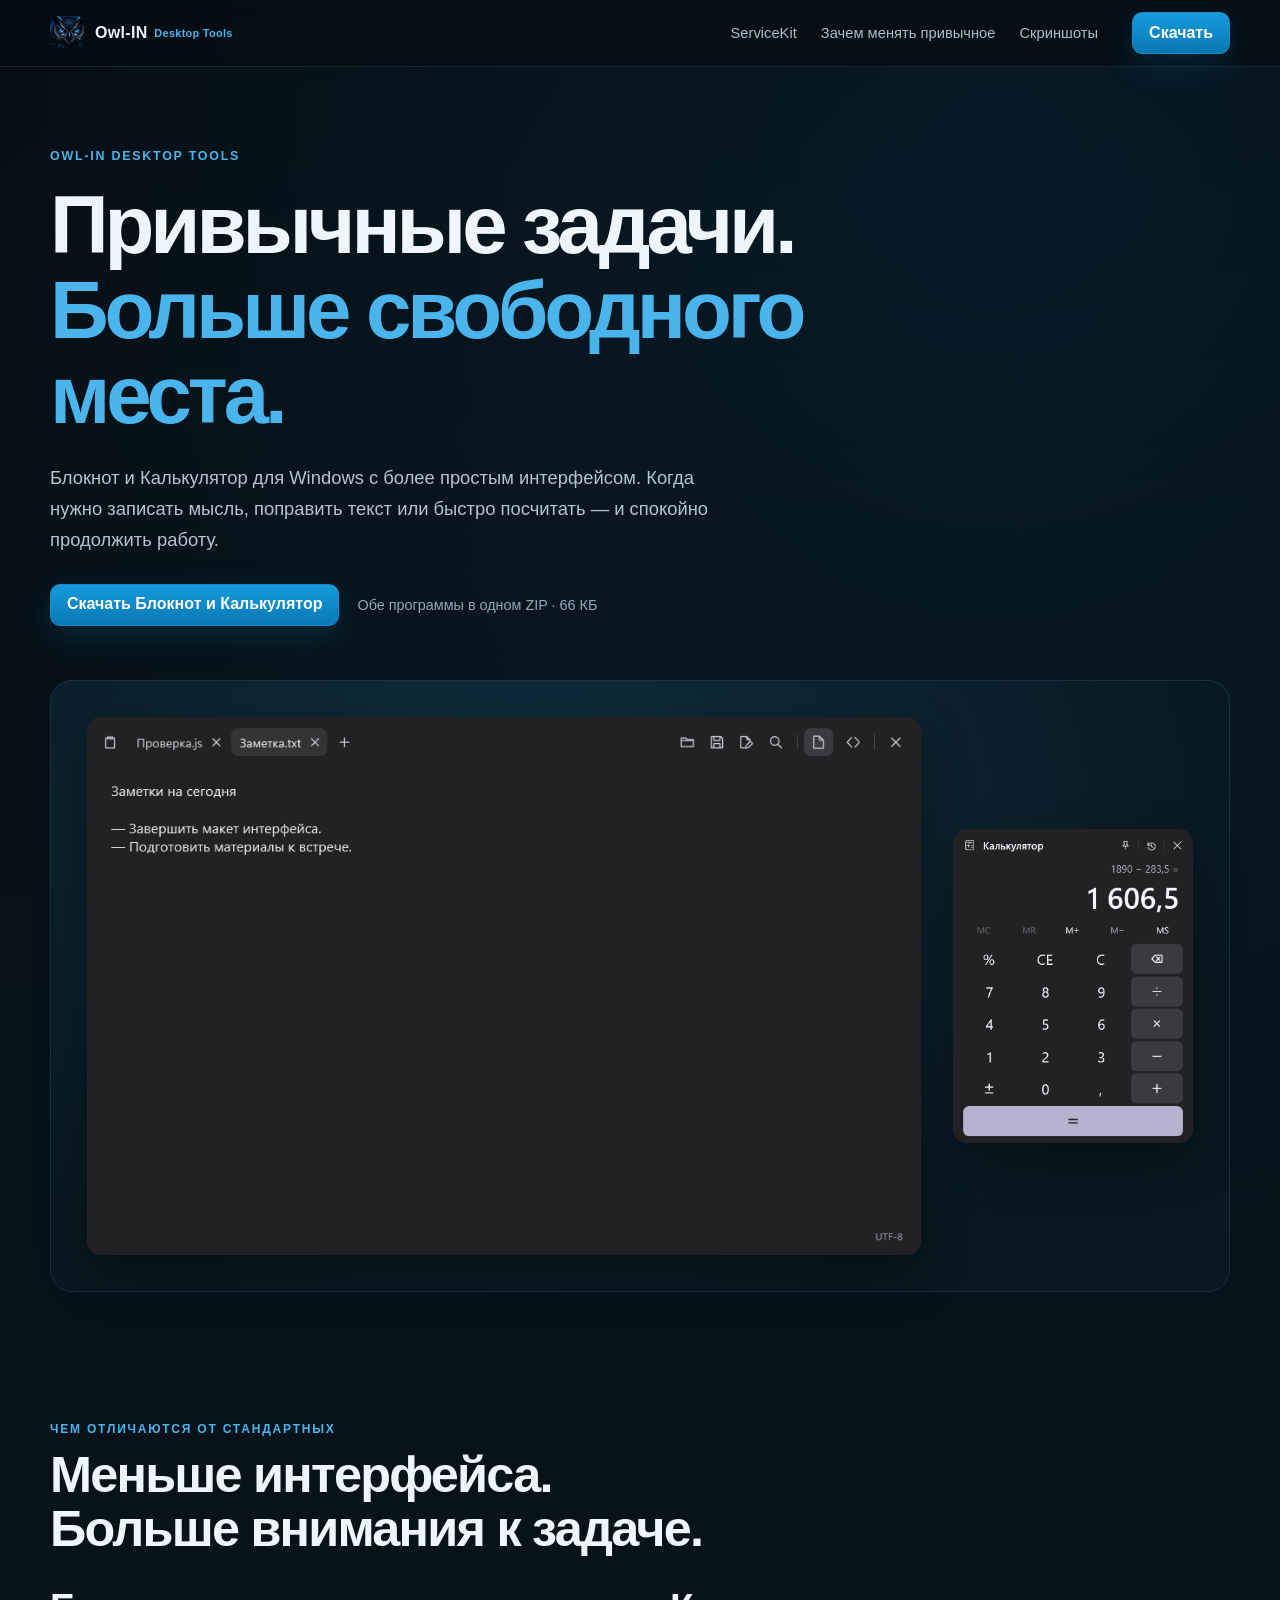
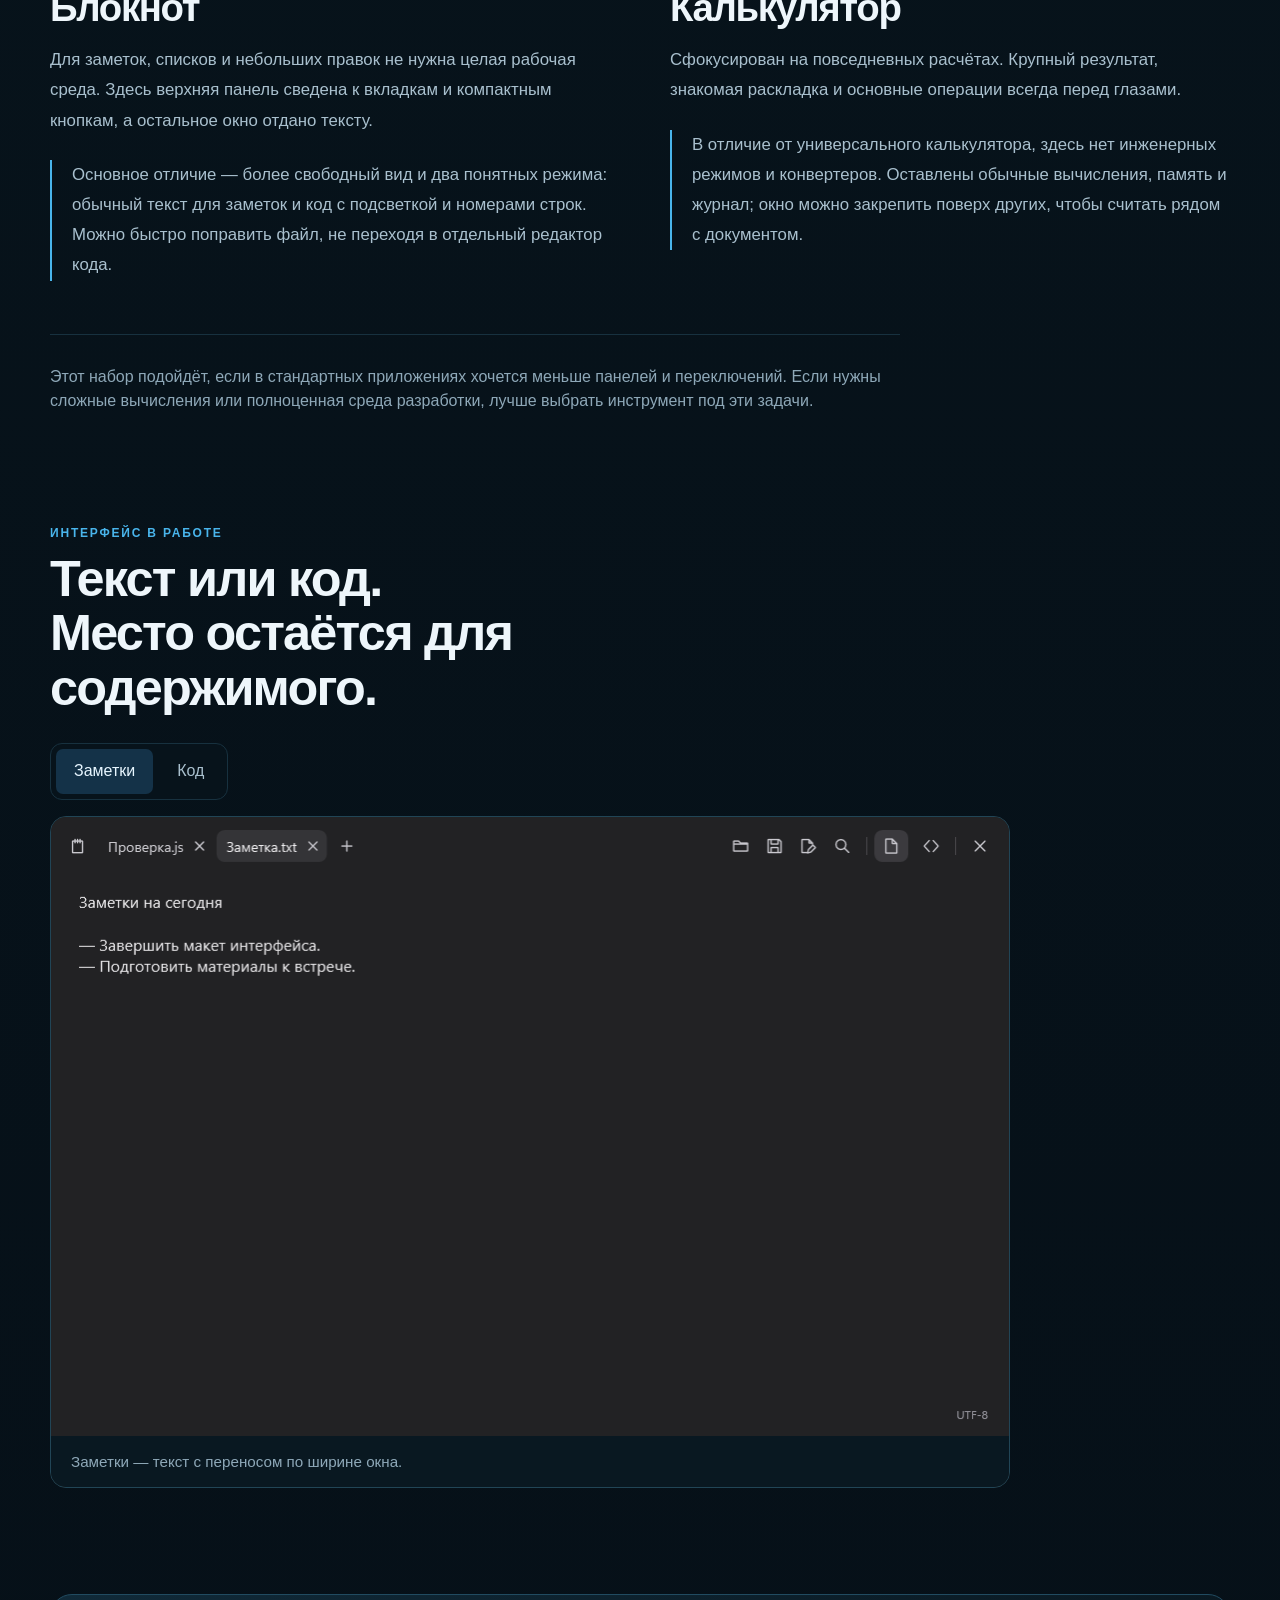
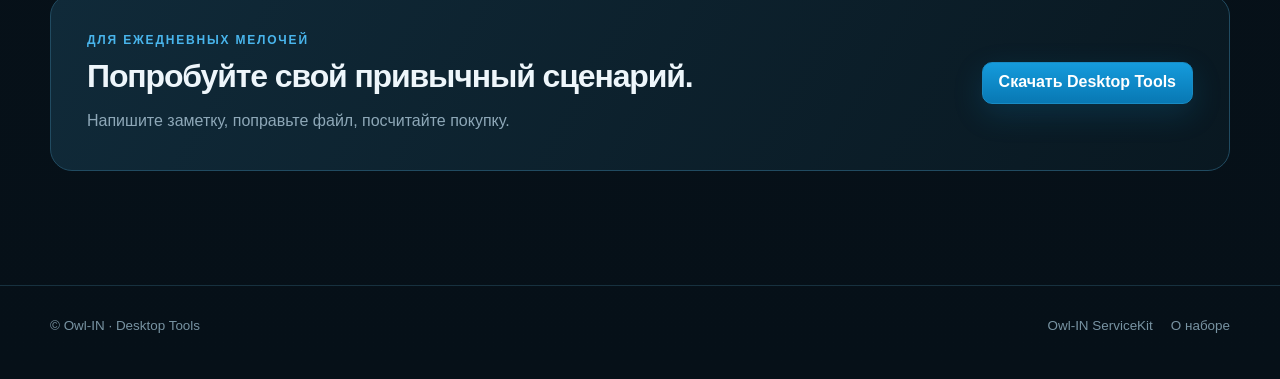
==== desktop-tools/index.html @ 36e60be8 "Add Desktop Tools page with screenshots and download" ====
<!doctype html>
<html lang="ru"><head>
<meta charset="utf-8"><meta name="viewport" content="width=device-width, initial-scale=1">
<!-- Yandex.Metrika counter -->
  <script>
    (function(m,e,t,r,i,k,a){m[i]=m[i]||function(){(m[i].a=m[i].a||[]).push(arguments)};
      m[i].l=1*new Date();for(var j=0;j<document.scripts.length;j++){if(document.scripts[j].src===r)return}
      k=e.createElement(t),a=e.getElementsByTagName(t)[0],k.async=1,k.src=r,a.parentNode.insertBefore(k,a)
    })(window,document,'script','https://mc.yandex.ru/metrika/tag.js?id=113502722','ym');
    ym(113502722,'init',{ssr:true,clickmap:true,ecommerce:'dataLayer',accurateTrackBounce:true,trackLinks:true});
  </script>
  <!-- /Yandex.Metrika counter -->
<meta name="theme-color" content="#07131b"><meta name="color-scheme" content="dark">
<title>Owl-IN Desktop Tools — Блокнот и Калькулятор для Windows</title>
<meta name="description" content="Блокнот и Калькулятор Owl-IN: повседневные задачи, меньше лишних панелей и больше места для работы. Посмотрите интерфейс и скачайте обе программы.">
<link rel="canonical" href="https://owl-in-ex.github.io/desktop-tools/">
<meta property="og:type" content="website"><meta property="og:title" content="Owl-IN Desktop Tools — Блокнот и Калькулятор">
<meta property="og:description" content="Привычные задачи в более свободном интерфейсе. Две программы для текста и повседневных расчётов.">
<meta property="og:url" content="https://owl-in-ex.github.io/desktop-tools/"><meta property="og:image" content="https://owl-in-ex.github.io/assets/desktop-tools/notepad-notes.png">
<meta name="twitter:card" content="summary_large_image">
<link rel="icon" href="../assets/favicon.png"><link rel="stylesheet" href="../assets/desktop-tools/page.css">
</head><body>
<noscript><div><img src="https://mc.yandex.ru/watch/113502722" style="position:absolute;left:-9999px" alt=""></div></noscript>
<header class="topbar"><div class="wrap nav">
<a class="brand" href="../" aria-label="Owl-IN — главная"><img src="../assets/favicon.png" alt=""><span>Owl-IN <small>Desktop Tools</small></span></a>
<nav class="links" id="navLinks" aria-label="Основная навигация"><a href="../">ServiceKit</a><a href="#difference">Зачем менять привычное</a><a href="#screens">Скриншоты</a></nav>
<div class="nav-actions"><a class="btn primary" href="../downloads/Owl-IN-Desktop-Tools.zip" download data-tools-download>Скачать</a></div>
<button class="menu-btn" id="menuBtn" type="button" aria-label="Открыть меню" aria-expanded="false" aria-controls="navLinks">☰</button>
</div></header>
<main id="top">
<section class="tools-hero"><div class="wrap">
<div class="tools-intro"><div class="eyebrow">Owl-IN Desktop Tools</div><h1>Привычные задачи.<br><span>Больше свободного места.</span></h1>
<p class="tools-lead">Блокнот и Калькулятор для Windows с более простым интерфейсом. Когда нужно записать мысль, поправить текст или быстро посчитать — и спокойно продолжить работу.</p>
<div class="tools-actions"><a class="btn primary" href="../downloads/Owl-IN-Desktop-Tools.zip" download data-tools-download>Скачать Блокнот и Калькулятор</a><small>Обе программы в одном ZIP · 66 КБ</small></div></div>
<div class="tools-stage" aria-label="Интерфейс Блокнота и Калькулятора"><img src="../assets/desktop-tools/notepad-notes.png" width="960" height="620" alt="Блокнот Owl-IN: вкладки и заметка, свободное пространство для текста"><img class="calculator" src="../assets/desktop-tools/calculator.png" width="352" height="460" alt="Калькулятор Owl-IN: крупный результат, основные операции и компактная верхняя панель"></div>
</div></section>
<section id="difference"><div class="wrap"><div class="section-head"><div><div class="kicker">Чем отличаются от стандартных</div><h2>Меньше интерфейса.<br>Больше внимания к задаче.</h2></div></div>
<div class="tools-copy">
<article><h2>Блокнот</h2><p>Для заметок, списков и небольших правок не нужна целая рабочая среда. Здесь верхняя панель сведена к вкладкам и компактным кнопкам, а остальное окно отдано тексту.</p><p class="difference">Основное отличие — более свободный вид и два понятных режима: обычный текст для заметок и код с подсветкой и номерами строк. Можно быстро поправить файл, не переходя в отдельный редактор кода.</p></article>
<article><h2>Калькулятор</h2><p>Сфокусирован на повседневных расчётах. Крупный результат, знакомая раскладка и основные операции всегда перед глазами.</p><p class="difference">В отличие от универсального калькулятора, здесь нет инженерных режимов и конвертеров. Оставлены обычные вычисления, память и журнал; окно можно закрепить поверх других, чтобы считать рядом с документом.</p></article>
</div><p class="tools-note">Этот набор подойдёт, если в стандартных приложениях хочется меньше панелей и переключений. Если нужны сложные вычисления или полноценная среда разработки, лучше выбрать инструмент под эти задачи.</p>
</div></section>
<section id="screens" class="tools-gallery"><div class="wrap"><div class="kicker">Интерфейс в работе</div><h2>Текст или код.<br>Место остаётся для содержимого.</h2>
<div class="gallery-toolbar"><div class="view-switch" role="group" aria-label="Скриншоты Блокнота"><button type="button" data-shot="notes" aria-pressed="true">Заметки</button><button type="button" data-shot="code" aria-pressed="false">Код</button></div></div>
<figure class="editor-shot"><a id="shotLink" href="../assets/desktop-tools/notepad-notes.png" target="_blank" rel="noopener" aria-label="Открыть скриншот Блокнота в полном размере"><img id="editorShot" src="../assets/desktop-tools/notepad-notes.png" width="960" height="620" loading="lazy" alt="Режим заметок: текст с переносом по ширине окна"></a><figcaption id="shotCaption" aria-live="polite">Заметки — текст с переносом по ширине окна.</figcaption></figure>
</div></section>
<section class="tools-download"><div class="wrap"><div class="tools-download-box"><div><div class="kicker">Для ежедневных мелочей</div><h2>Попробуйте свой привычный сценарий.</h2><p>Напишите заметку, поправьте файл, посчитайте покупку.</p></div><a class="btn primary" href="../downloads/Owl-IN-Desktop-Tools.zip" download data-tools-download>Скачать Desktop Tools</a></div></div></section>
</main>
<button class="to-top" id="toTop" type="button" aria-label="Наверх" title="Наверх">↑</button>
<footer><div class="wrap foot"><div>© Owl-IN · Desktop Tools</div><div class="foot-links"><a href="../">Owl-IN ServiceKit</a><a href="#difference">О наборе</a></div></div></footer>
<script src="../assets/desktop-tools/page.js"></script>
</body></html>
---- assets/desktop-tools/page.css ----
:root{
      --bg:#061018;
      --bg2:#091821;
      --panel:#0b1a23;
      --panel2:#0d202b;
      --line:#17313f;
      --line2:#214556;
      --text:#eef6fb;
      --muted:#8ea8b8;
      --muted2:#647f8f;
      --blue:#49b5ec;
      --blue2:#159ae0;
      --green:#69c596;
      --shadow:0 22px 70px rgba(0,0,0,.35);
      --radius:18px;
      --max:1180px;
    }
    *{box-sizing:border-box}
    html{scroll-behavior:smooth}
    body{margin:0;background:radial-gradient(circle at 78% 5%,rgba(32,136,200,.10),transparent 31%),linear-gradient(180deg,#050d13 0,#07131b 34%,#061018 100%);color:var(--text);font-family:Inter,"Segoe UI",Arial,sans-serif;line-height:1.55}
    a{color:inherit;text-decoration:none}
    button{font:inherit}
    img{display:block;max-width:100%}
    .wrap{width:min(calc(100% - 40px),var(--max));margin:0 auto}
    .topbar{position:sticky;top:0;z-index:30;border-bottom:1px solid rgba(67,119,145,.25);background:rgba(5,13,19,.82);backdrop-filter:blur(16px)}
    .nav{height:66px;display:flex;align-items:center;gap:28px}
    .brand{display:flex;align-items:center;gap:11px;font-weight:760;letter-spacing:.02em;white-space:nowrap}
    .brand img{width:34px;height:34px;border-radius:8px}
    .brand small{color:var(--blue);font-size:.68rem;font-weight:700;margin-left:2px;vertical-align:middle}
    .links{display:flex;align-items:center;gap:24px;margin-left:auto;color:#a9bfcb;font-size:.92rem}
    .links a:hover{color:white}
    .nav-actions{display:flex;gap:10px;margin-left:6px}
    .btn{display:inline-flex;align-items:center;justify-content:center;gap:8px;min-height:42px;padding:0 16px;border-radius:10px;border:1px solid var(--line2);background:#0b1820;color:#d9e8f0;font-weight:650;transition:.18s ease;cursor:pointer}
    .btn:hover{transform:translateY(-1px);border-color:#35708d;background:#0d202a}
    .btn:disabled{cursor:default;opacity:.5;transform:none}
    .btn.primary{border-color:#188bc4;background:linear-gradient(180deg,#159bdc,#0878b3);color:white;box-shadow:0 10px 30px rgba(20,156,222,.17)}
    .btn.primary:hover{background:linear-gradient(180deg,#20a9e9,#0784c3)}
    .menu-btn{display:none;margin-left:auto;width:42px;height:42px;border-radius:9px;border:1px solid var(--line);background:#091720;color:white}

    .hero{padding:32px 0 18px}
    .hero-banner{position:relative;border:1px solid #173543;border-radius:22px;overflow:hidden;background:#07121a;box-shadow:var(--shadow)}
    .hero-banner>img{width:100%;height:auto;clip-path:inset(0 0 1px 0);margin-bottom:-1px}
    .hero-mobile{display:none;min-height:660px;position:relative;overflow:hidden;border:1px solid #173543;border-radius:22px;background:#07121a;box-shadow:var(--shadow)}
    .hero-mobile::before{content:"";position:absolute;inset:0;background:linear-gradient(180deg,rgba(4,12,18,.16),rgba(4,12,18,.58) 48%,#061018 90%),url('assets/owl-mobile.jpg') center 4%/cover no-repeat}
    .hero-mobile .inner{position:relative;z-index:2;display:flex;min-height:660px;flex-direction:column;justify-content:flex-end;padding:34px 26px}
    .eyebrow{color:var(--blue);font-size:.78rem;font-weight:800;letter-spacing:.14em;text-transform:uppercase}
    .hero-mobile h1{font-size:clamp(2.6rem,12vw,4.2rem);line-height:.95;margin:10px 0 14px;letter-spacing:-.045em}
    .hero-mobile p{margin:0 0 20px;color:#b7cad5;font-size:1rem}
    .hero-actions{display:flex;flex-wrap:wrap;gap:10px}

    section{padding:74px 0}
    .section-head{display:grid;grid-template-columns:1fr auto;gap:28px;align-items:end;margin-bottom:30px}
    .kicker{color:var(--blue);font-size:.75rem;font-weight:800;letter-spacing:.15em;text-transform:uppercase;margin-bottom:9px}
    h2{font-size:clamp(2rem,4vw,3.15rem);line-height:1.08;letter-spacing:-.035em;margin:0}
    .section-lead{max-width:650px;color:var(--muted);margin:13px 0 0;font-size:1.05rem}
    .chips{display:flex;flex-wrap:wrap;justify-content:flex-end;gap:8px}
    .chip{padding:8px 11px;border:1px solid var(--line);border-radius:999px;color:#9ab4c4;background:#08161f;font-size:.78rem}

    .feature-grid{display:grid;grid-template-columns:repeat(3,1fr);gap:14px}
    .card{border:1px solid var(--line);border-radius:var(--radius);background:linear-gradient(180deg,rgba(14,32,43,.86),rgba(8,21,29,.88));padding:22px;box-shadow:0 12px 34px rgba(0,0,0,.15)}
    .card .icon{width:40px;height:40px;display:grid;place-items:center;border:1px solid #24536a;border-radius:11px;background:#0a2130;color:var(--blue);margin-bottom:18px}
    .card h3{font-size:1.05rem;margin:0 0 7px}
    .card p{margin:0;color:var(--muted);font-size:.91rem}

    .modes{display:grid;grid-template-columns:1fr 1fr;gap:16px}
    .mode{position:relative;min-height:220px;padding:28px;border-radius:22px;border:1px solid var(--line);background:linear-gradient(145deg,#0b1c26,#07141c);overflow:hidden}
    .mode::after{content:"";position:absolute;width:180px;height:180px;border-radius:50%;right:-70px;top:-75px;background:radial-gradient(circle,rgba(73,181,236,.18),transparent 68%)}
    .mode-label{display:inline-flex;border:1px solid #235069;border-radius:999px;padding:6px 10px;color:var(--blue);font-size:.75rem;font-weight:800;letter-spacing:.05em}
    .mode h3{font-size:1.65rem;margin:18px 0 7px}
    .mode p{color:var(--muted);max-width:460px;margin:0}

    .flow{display:grid;grid-template-columns:repeat(6,1fr);gap:8px}
    .flow-item{position:relative;padding:16px 10px;text-align:center;border-top:1px solid var(--line2);color:#b9ced8;font-size:.82rem}
    .flow-item strong{display:block;color:white;font-size:.9rem;margin-bottom:3px}
    .flow-item::before{content:"";width:7px;height:7px;background:var(--blue);border-radius:50%;position:absolute;top:-4px;left:50%;transform:translateX(-50%);box-shadow:0 0 14px rgba(73,181,236,.65)}

    .shot-grid{display:grid;grid-template-columns:1fr 1fr;gap:18px}
    .shot{border:1px solid #173845;border-radius:18px;overflow:hidden;background:#07131a;box-shadow:var(--shadow)}
    .shot img{width:100%;height:auto}
    .shot-meta{padding:17px 18px;border-top:1px solid var(--line);display:flex;justify-content:space-between;gap:14px;align-items:center}
    .shot-meta b{font-size:.98rem}
    .shot-meta span{color:var(--muted2);font-size:.78rem}

    .download-panel{display:grid;grid-template-columns:1.3fr .7fr;gap:18px;border:1px solid #1c4558;border-radius:24px;background:linear-gradient(135deg,#0b2130,#07131a 58%,#0a1d27);padding:30px;box-shadow:var(--shadow)}
    .download-panel h2{font-size:clamp(2rem,4.4vw,3.2rem)}
    .download-panel p{color:var(--muted);max-width:640px}
    .download-actions{display:flex;flex-wrap:wrap;gap:10px;margin-top:22px}
    .release-box{align-self:stretch;border:1px solid var(--line);border-radius:16px;background:rgba(4,14,21,.54);padding:20px;display:flex;flex-direction:column;justify-content:center}
    .release-line{display:flex;justify-content:space-between;gap:20px;padding:10px 0;border-bottom:1px solid #152c38;color:#9ab0bd}
    .release-line:last-child{border-bottom:0}
    .release-line strong{color:white;text-align:right}
    .hash{font-family:"Cascadia Code",Consolas,monospace;font-size:.72rem;word-break:break-all;color:#93cfe9;background:#06131b;border:1px solid #173745;border-radius:10px;padding:11px;margin-top:12px}
    .copy-status{height:19px;margin-top:8px;color:var(--green);font-size:.78rem}

    .faq{display:grid;gap:10px}
    details{border:1px solid var(--line);border-radius:14px;background:#081720;padding:0 18px}
    summary{cursor:pointer;font-weight:650;padding:18px 0;list-style:none}
    summary::-webkit-details-marker{display:none}
    details p{margin:0 0 18px;color:var(--muted)}

    footer{border-top:1px solid var(--line);margin-top:40px;padding:30px 0 42px;color:#7893a2;font-size:.84rem}
    .foot{display:flex;justify-content:space-between;gap:24px;align-items:center}
    .foot a:hover{color:white}
    .foot-links{display:flex;gap:18px;flex-wrap:wrap}
    .to-top{position:fixed;right:24px;bottom:24px;z-index:25;width:44px;height:44px;border:1px solid #285b72;border-radius:13px;background:rgba(9,27,37,.92);color:#bfeaff;font-size:1.25rem;cursor:pointer;box-shadow:0 12px 34px rgba(0,0,0,.3);backdrop-filter:blur(12px);opacity:0;visibility:hidden;transform:translateY(10px);transition:opacity .18s ease,transform .18s ease,visibility .18s ease,border-color .18s ease,background .18s ease}
    .to-top.visible{opacity:1;visibility:visible;transform:none}
    .to-top:hover{border-color:#49b5ec;background:#0d2633;color:#fff}

    .reveal{opacity:0;transform:translateY(18px);transition:opacity .5s ease,transform .5s ease}
    .reveal.visible{opacity:1;transform:none}

    @media(max-width:900px){
      .links{display:none;position:absolute;left:20px;right:20px;top:68px;padding:12px;border:1px solid var(--line);border-radius:14px;background:#07141d;box-shadow:var(--shadow);flex-direction:column;align-items:stretch;gap:0}
      .links.open{display:flex}
      .links a{padding:11px 10px;border-bottom:1px solid #102934}
      .links a:last-child{border-bottom:0}
      .nav-actions .btn:not(.primary){display:none}
      .menu-btn{display:grid;place-items:center}
      .feature-grid{grid-template-columns:1fr 1fr}
      .flow{grid-template-columns:repeat(3,1fr);row-gap:18px}
      .download-panel{grid-template-columns:1fr}
      .section-head{grid-template-columns:1fr}.chips{justify-content:flex-start}
    }
    @media(max-width:700px){
      .wrap{width:min(calc(100% - 24px),var(--max))}
      .hero{padding-top:16px}
      .hero-banner{display:none}.hero-mobile{display:block}
      section{padding:54px 0}
      .feature-grid,.modes,.shot-grid{grid-template-columns:1fr}
      .flow{grid-template-columns:1fr 1fr}
      .shot-meta{align-items:flex-start;flex-direction:column}
      .download-panel{padding:23px}
      .nav-actions .primary{padding:0 12px;font-size:.83rem}
      .brand span{font-size:.92rem}
      .foot{align-items:flex-start;flex-direction:column}
      .to-top{right:14px;bottom:14px}
    }
    @media(max-width:430px){
      .flow{grid-template-columns:1fr}
      .hero-mobile .inner{padding:26px 20px}
      .nav{gap:8px}.brand img{width:30px;height:30px}
    }
    @media(prefers-reduced-motion:reduce){html{scroll-behavior:auto}.reveal{opacity:1;transform:none;transition:none}.btn{transition:none}}
  
.tools-hero{padding:80px 0 54px}.tools-intro{max-width:850px}.tools-intro h1{font-size:clamp(2.8rem,6.4vw,5.1rem);line-height:1.04;letter-spacing:-.05em;margin:17px 0 24px}.tools-intro h1 span{color:var(--blue)}.tools-lead{max-width:700px;color:#b1c5d0;font-size:1.15rem;line-height:1.7}.tools-actions{display:flex;align-items:center;gap:18px;flex-wrap:wrap;margin-top:28px}.tools-actions small{color:var(--muted);font-size:.9rem}.tools-stage{display:grid;grid-template-columns:minmax(0,1fr) 240px;gap:32px;align-items:center;margin-top:54px;padding:36px;background:radial-gradient(ellipse at 40% 20%,#102e3d,#091821 75%);border:1px solid var(--line);border-radius:22px}.tools-stage img{width:100%;height:auto;border-radius:14px;box-shadow:0 20px 50px #0005}.tools-stage .calculator{max-width:240px;justify-self:center}.tools-copy{display:grid;grid-template-columns:1fr 1fr;gap:60px}.tools-copy h2{font-size:clamp(1.9rem,3vw,2.6rem)}.tools-copy p{color:#a9c0ce;font-size:1.05rem;line-height:1.8}.tools-copy .difference{border-left:2px solid var(--blue);padding-left:20px;margin-top:24px}.tools-note{border-top:1px solid var(--line);padding-top:30px;margin-top:36px;color:var(--muted);max-width:850px;font-size:1rem}.tools-gallery{padding-top:20px}.tools-gallery h2{max-width:680px}.gallery-toolbar{display:flex;align-items:center;justify-content:space-between;gap:20px;flex-wrap:wrap;margin:28px 0 16px}.view-switch{display:inline-flex;gap:6px;padding:5px;border:1px solid var(--line);border-radius:12px;background:#07131b}.view-switch button{color:#a9c0ce;border:0;background:transparent;border-radius:7px;padding:10px 18px;cursor:pointer;font-size:1rem}.view-switch button[aria-pressed=true]{background:#143248;color:#e7f6ff}.editor-shot{margin:0;border:1px solid var(--line2);border-radius:16px;overflow:hidden;max-width:960px;background:#212121}.editor-shot img{width:100%;height:auto}.editor-shot figcaption{padding:14px 20px;background:#091821;color:var(--muted);font-size:.95rem}.tools-download{padding-top:32px}.tools-download-box{padding:36px;border:1px solid #214b61;border-radius:22px;background:linear-gradient(120deg,#102a39,#091821);display:flex;align-items:center;justify-content:space-between;gap:30px}.tools-download-box h2{font-size:2rem}.tools-download-box p{color:var(--muted);margin-bottom:0}.tools-download-box .btn{flex-shrink:0}.tools-home{padding-top:30px}.tools-home p{max-width:650px}.links a[aria-current=page]{color:var(--blue)}a:focus-visible,button:focus-visible{outline:2px solid var(--blue);outline-offset:5px}.tools-hidden{display:none!important}
@media(max-width:760px){.tools-hero{padding-top:46px}.tools-stage{grid-template-columns:1fr 135px;gap:16px;padding:20px}.tools-copy{grid-template-columns:1fr;gap:32px}.tools-download-box{align-items:flex-start;flex-direction:column;padding:26px}.tools-intro h1{font-size:clamp(2.5rem,9vw,4rem)}.tools-stage img{border-radius:8px}.tools-gallery{padding-top:0}}
@media(max-width:450px){.tools-stage{grid-template-columns:1fr;padding:18px;gap:24px}.tools-stage .calculator{width:175px}.tools-actions{gap:12px}.tools-hero{padding-bottom:16px}.tools-copy{gap:24px}.tools-stage{margin-top:32px}.tools-actions .btn{width:100%}}
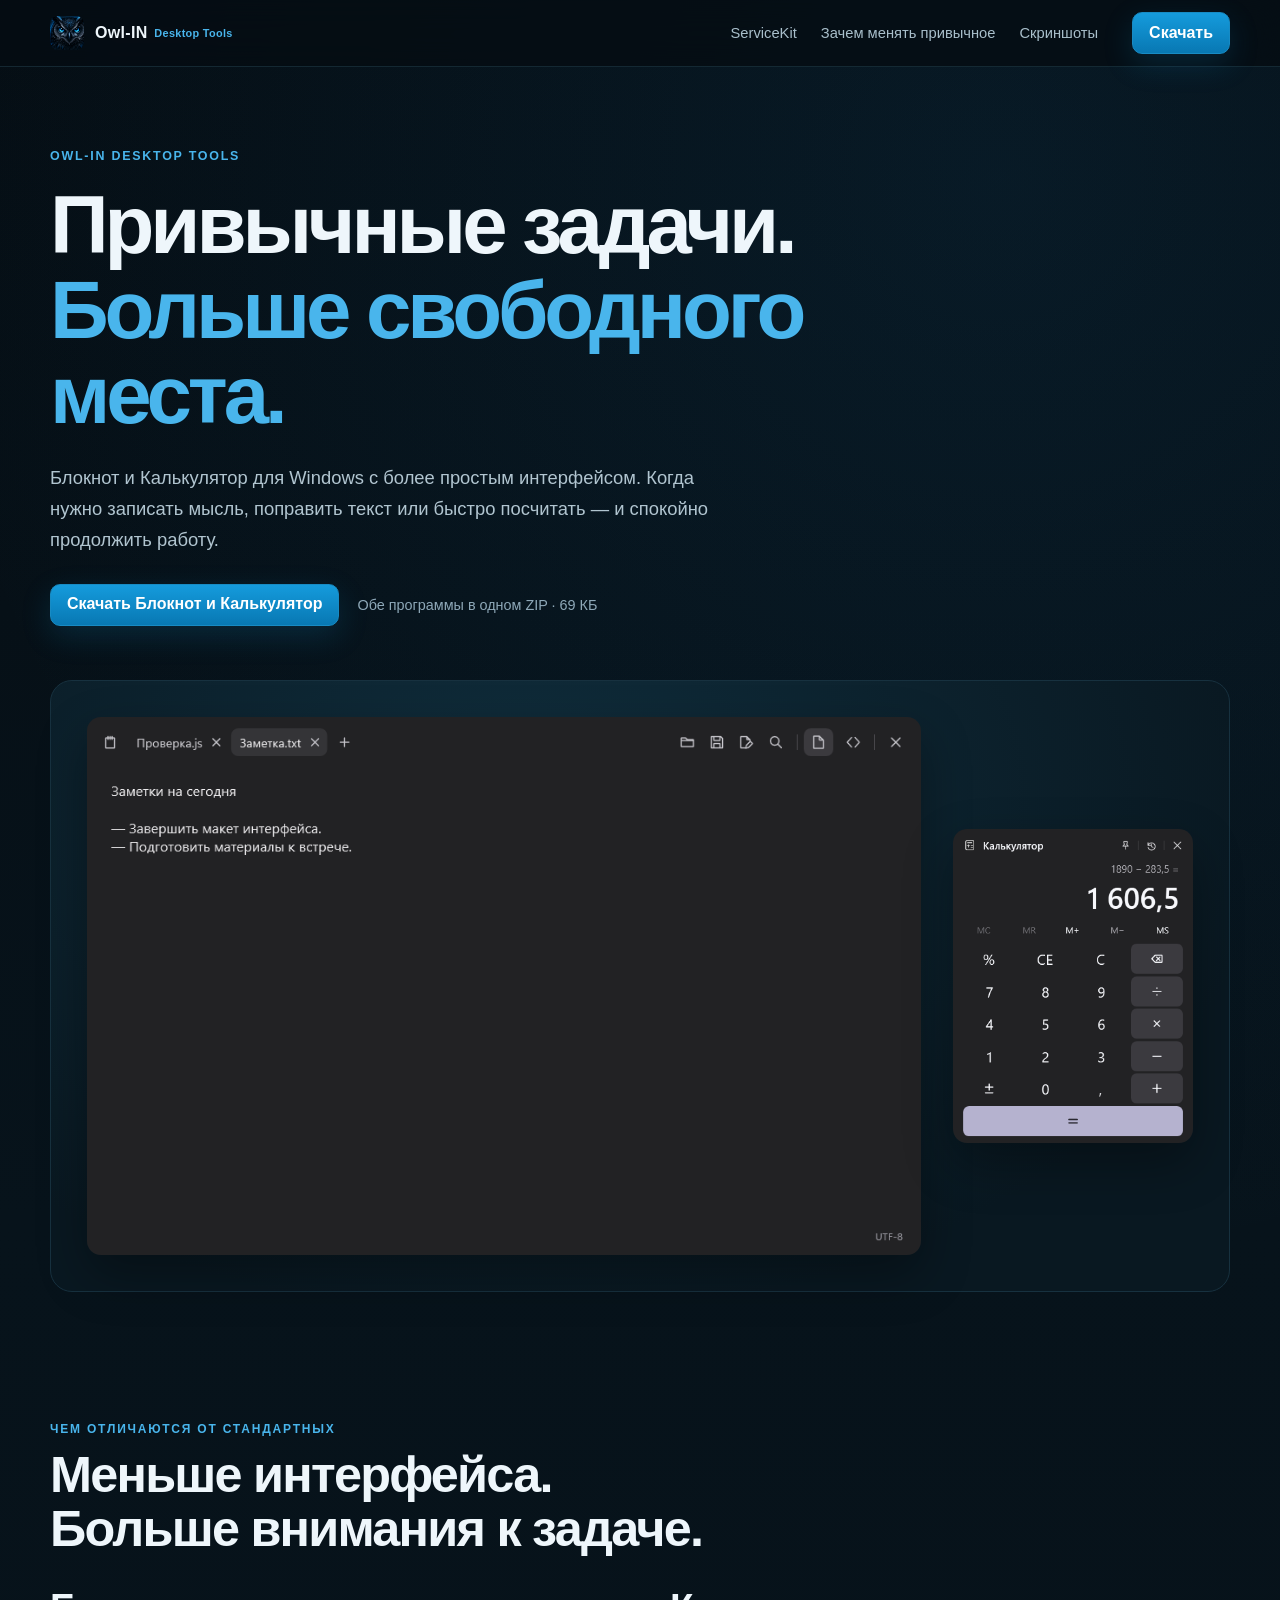
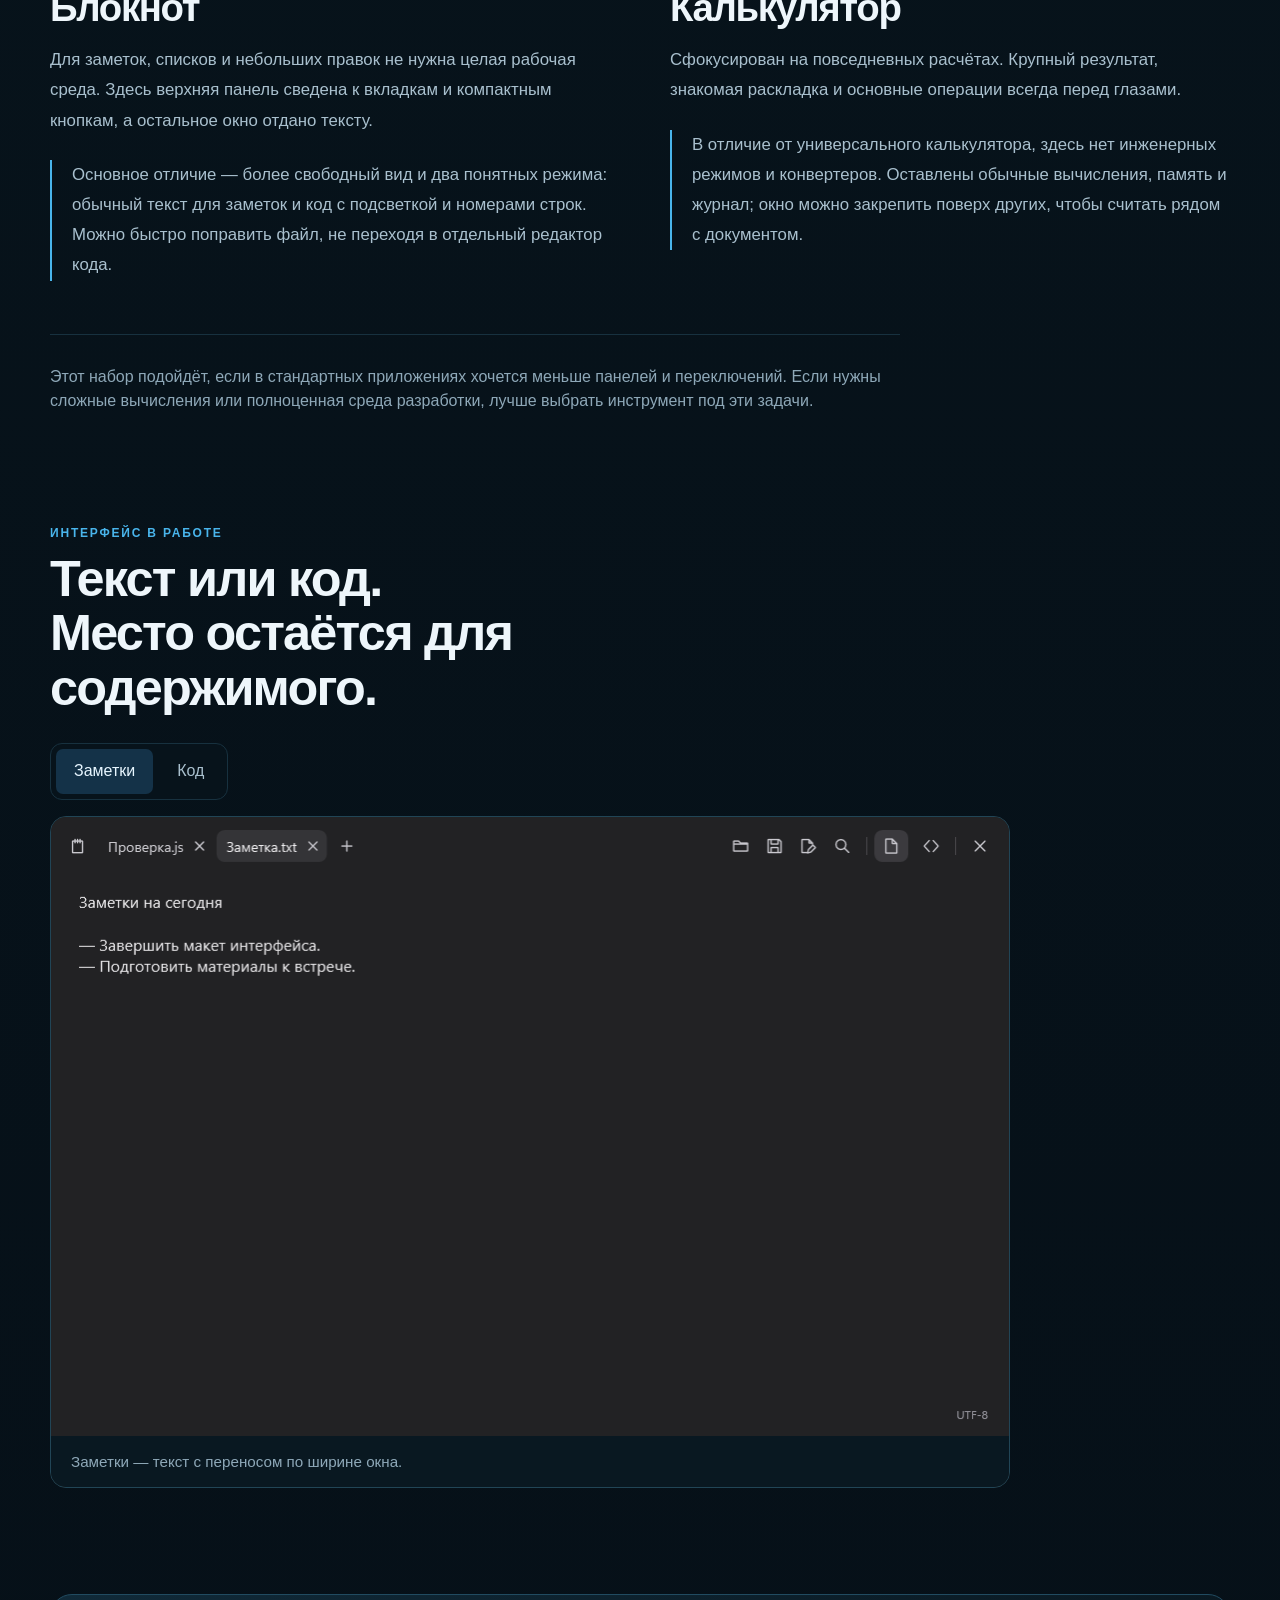
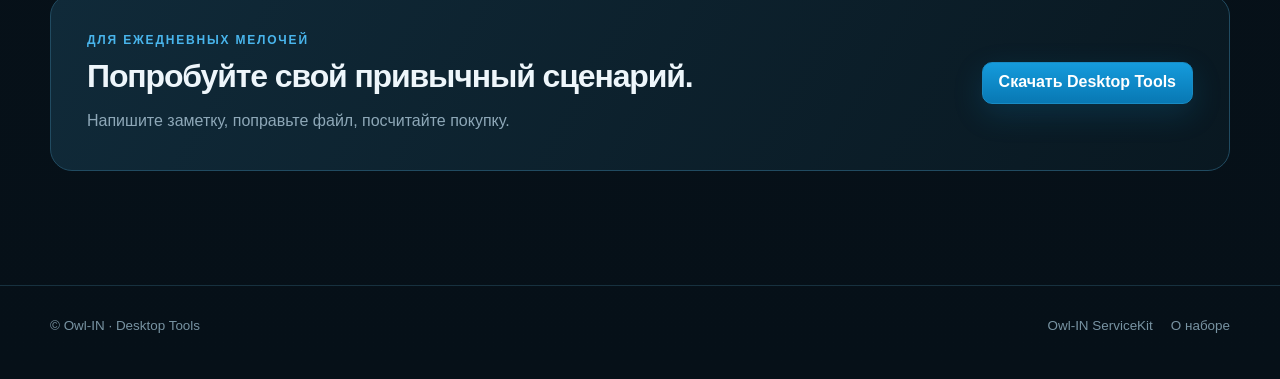
==== commit 2d2110de: "Update Desktop Tools download" ====
--- a/desktop-tools/index.html
+++ b/desktop-tools/index.html
@@ -31,7 +31,7 @@
 <section class="tools-hero"><div class="wrap">
 <div class="tools-intro"><div class="eyebrow">Owl-IN Desktop Tools</div><h1>Привычные задачи.<br><span>Больше свободного места.</span></h1>
 <p class="tools-lead">Блокнот и Калькулятор для Windows с более простым интерфейсом. Когда нужно записать мысль, поправить текст или быстро посчитать — и спокойно продолжить работу.</p>
-<div class="tools-actions"><a class="btn primary" href="../downloads/Owl-IN-Desktop-Tools.zip" download data-tools-download>Скачать Блокнот и Калькулятор</a><small>Обе программы в одном ZIP · 66 КБ</small></div></div>
+<div class="tools-actions"><a class="btn primary" href="../downloads/Owl-IN-Desktop-Tools.zip" download data-tools-download>Скачать Блокнот и Калькулятор</a><small>Обе программы в одном ZIP · 69 КБ</small></div></div>
 <div class="tools-stage" aria-label="Интерфейс Блокнота и Калькулятора"><img src="../assets/desktop-tools/notepad-notes.png" width="960" height="620" alt="Блокнот Owl-IN: вкладки и заметка, свободное пространство для текста"><img class="calculator" src="../assets/desktop-tools/calculator.png" width="352" height="460" alt="Калькулятор Owl-IN: крупный результат, основные операции и компактная верхняя панель"></div>
 </div></section>
 <section id="difference"><div class="wrap"><div class="section-head"><div><div class="kicker">Чем отличаются от стандартных</div><h2>Меньше интерфейса.<br>Больше внимания к задаче.</h2></div></div>
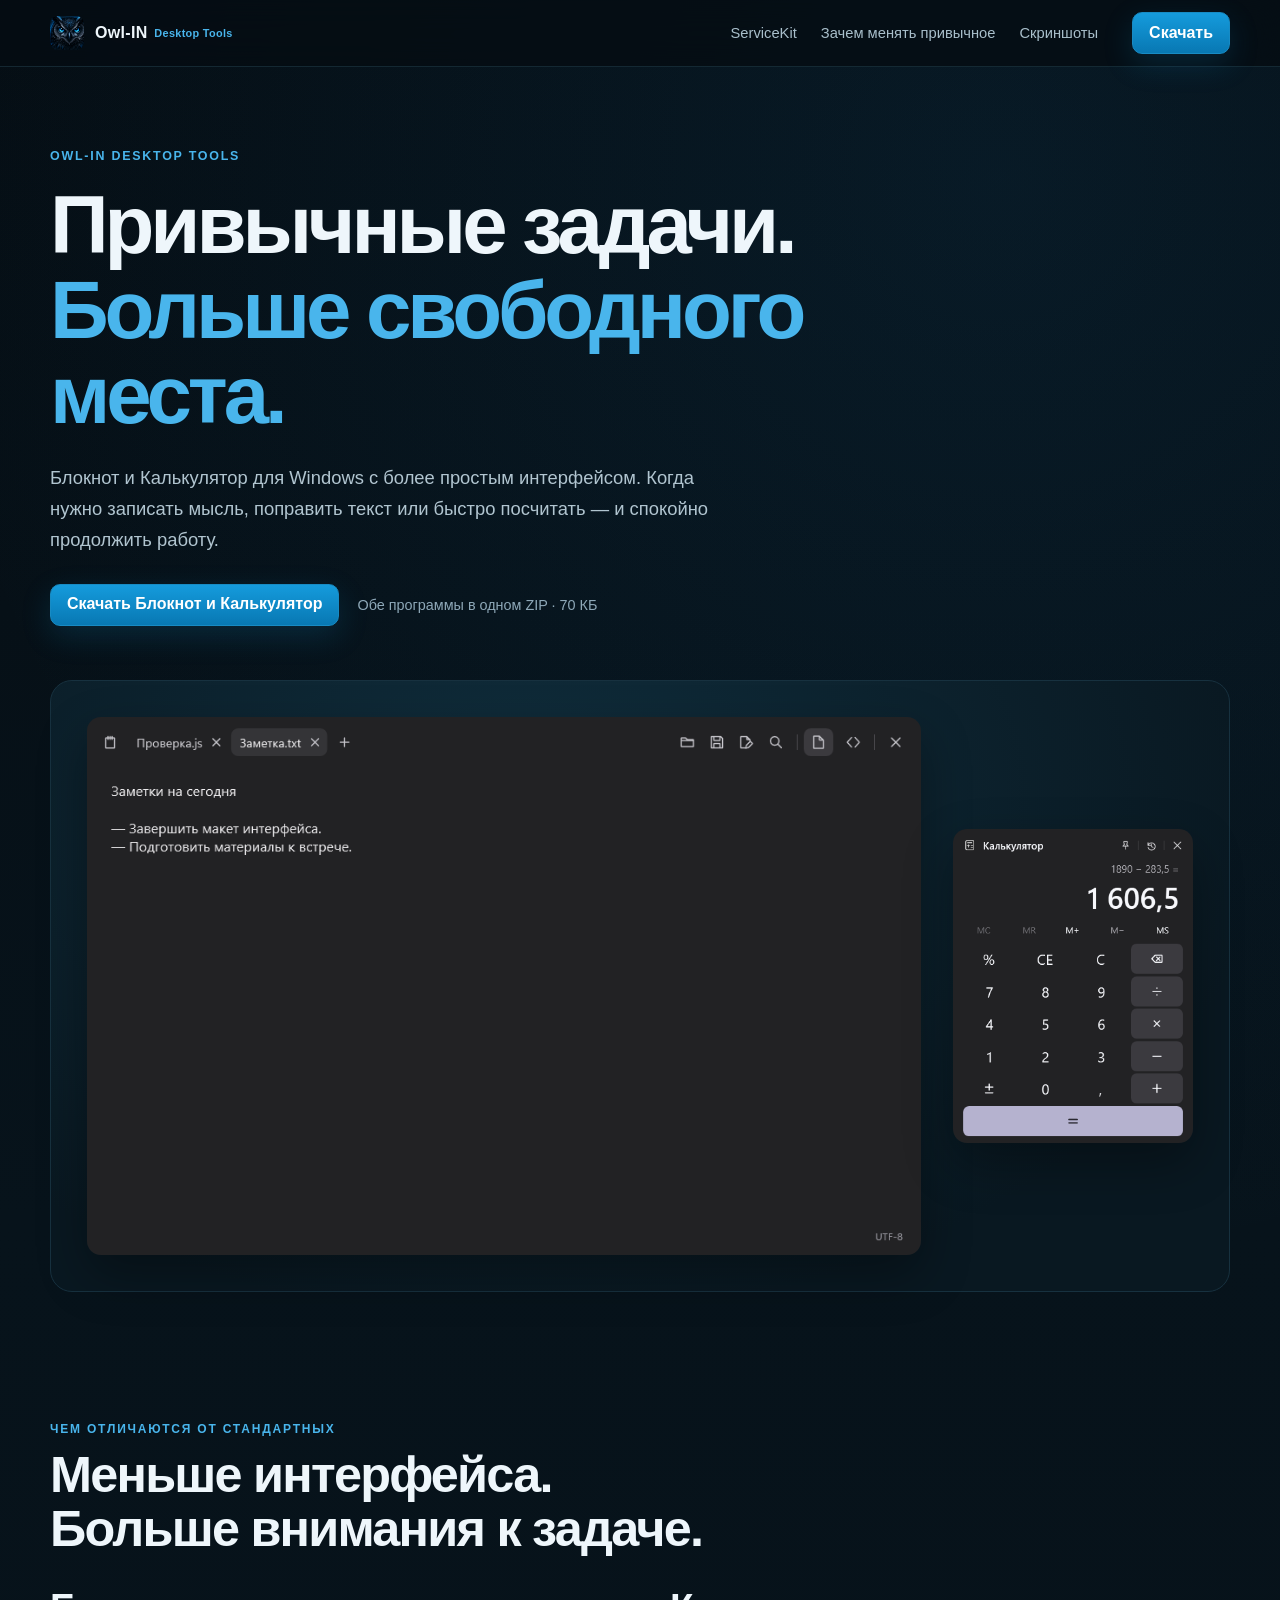
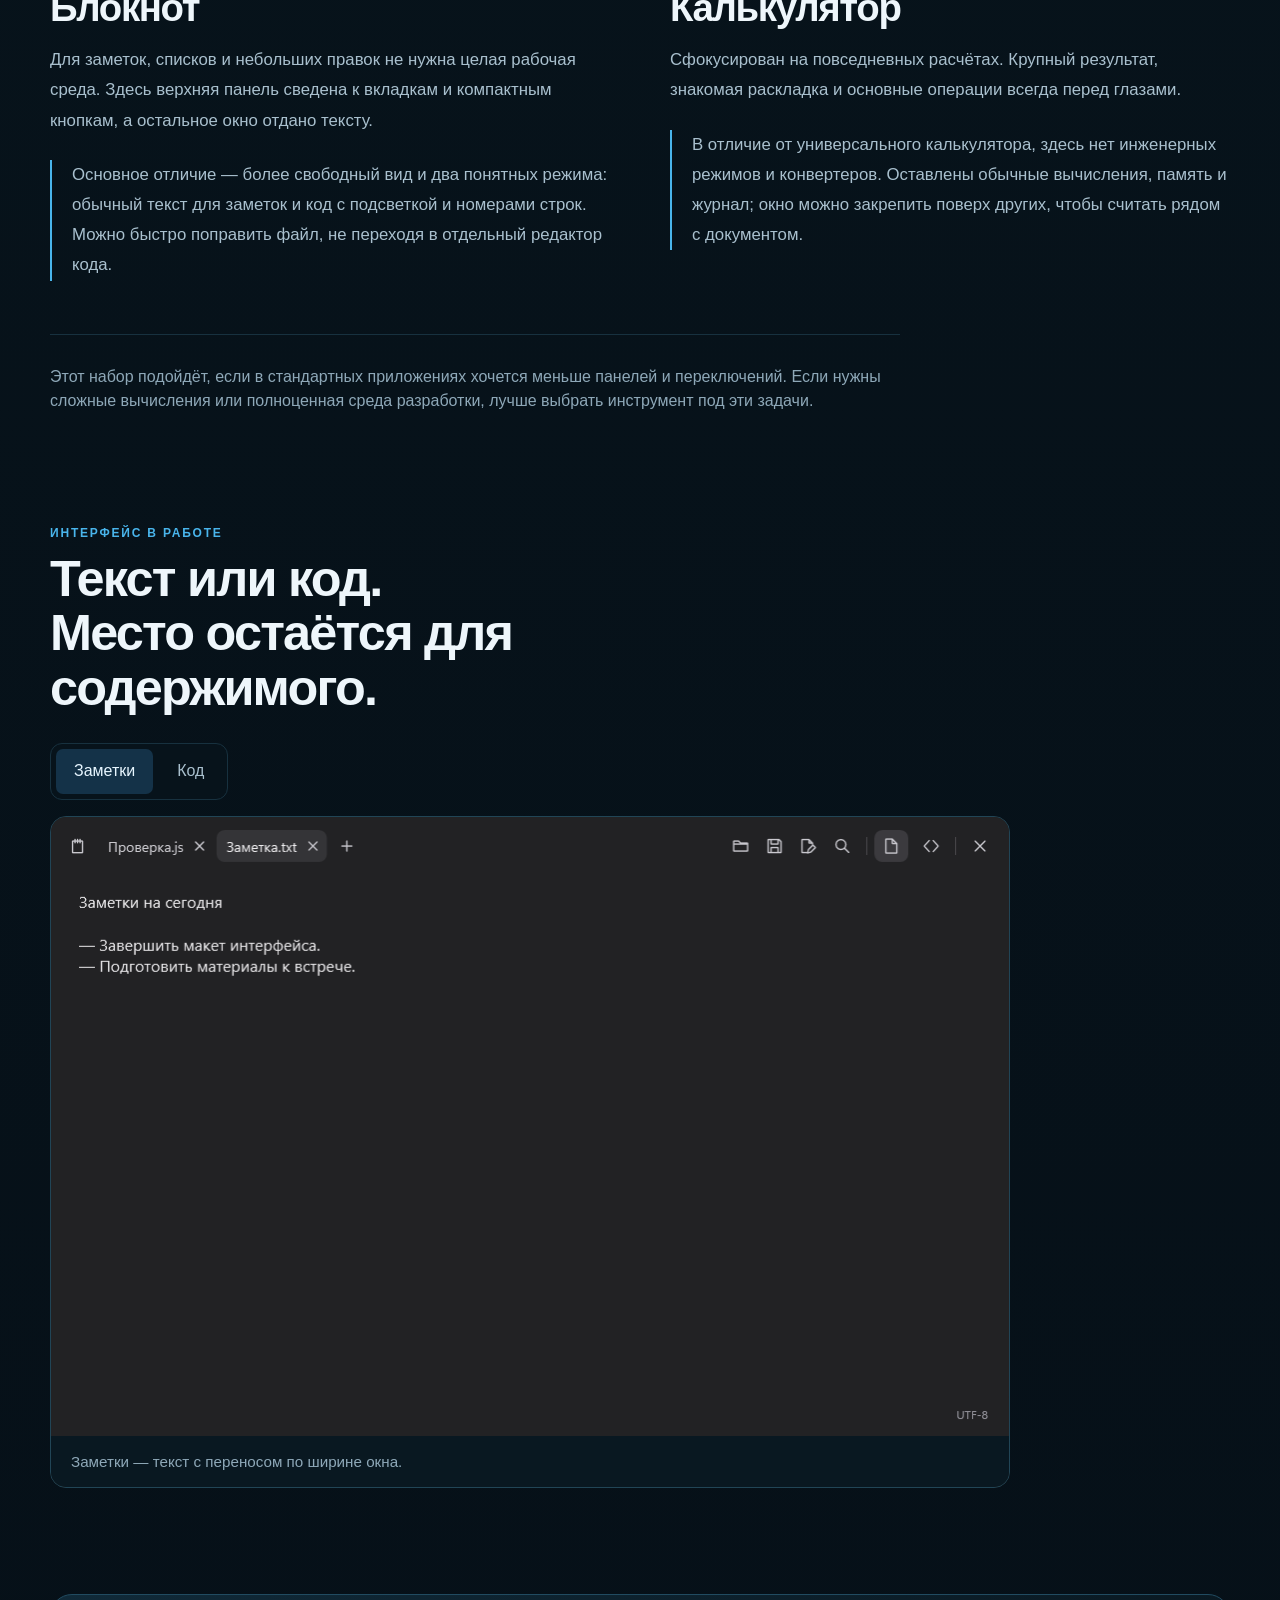
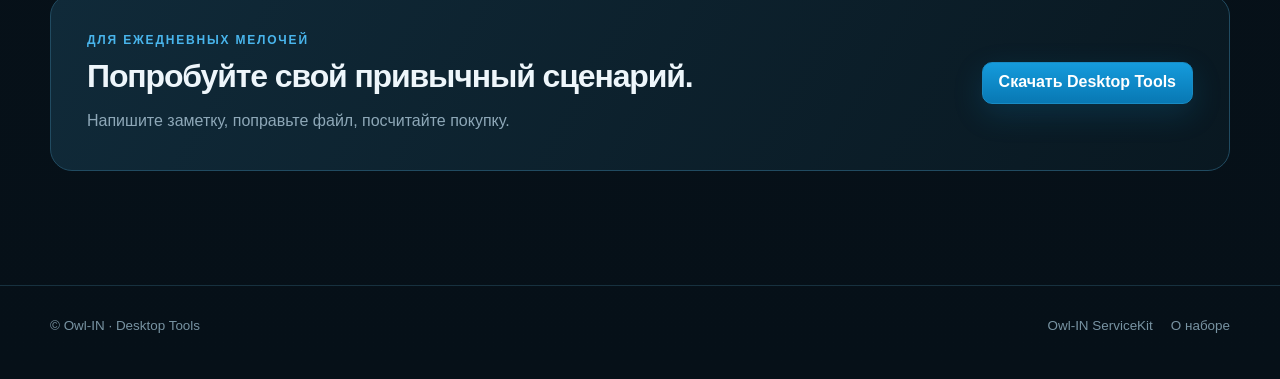
==== commit 9d13ec13: "Refresh Owl-IN Desktop Tools archive" ====
--- a/desktop-tools/index.html
+++ b/desktop-tools/index.html
@@ -31,7 +31,7 @@
 <section class="tools-hero"><div class="wrap">
 <div class="tools-intro"><div class="eyebrow">Owl-IN Desktop Tools</div><h1>Привычные задачи.<br><span>Больше свободного места.</span></h1>
 <p class="tools-lead">Блокнот и Калькулятор для Windows с более простым интерфейсом. Когда нужно записать мысль, поправить текст или быстро посчитать — и спокойно продолжить работу.</p>
-<div class="tools-actions"><a class="btn primary" href="../downloads/Owl-IN-Desktop-Tools.zip" download data-tools-download>Скачать Блокнот и Калькулятор</a><small>Обе программы в одном ZIP · 69 КБ</small></div></div>
+<div class="tools-actions"><a class="btn primary" href="../downloads/Owl-IN-Desktop-Tools.zip" download data-tools-download>Скачать Блокнот и Калькулятор</a><small>Обе программы в одном ZIP · 70 КБ</small></div></div>
 <div class="tools-stage" aria-label="Интерфейс Блокнота и Калькулятора"><img src="../assets/desktop-tools/notepad-notes.png" width="960" height="620" alt="Блокнот Owl-IN: вкладки и заметка, свободное пространство для текста"><img class="calculator" src="../assets/desktop-tools/calculator.png" width="352" height="460" alt="Калькулятор Owl-IN: крупный результат, основные операции и компактная верхняя панель"></div>
 </div></section>
 <section id="difference"><div class="wrap"><div class="section-head"><div><div class="kicker">Чем отличаются от стандартных</div><h2>Меньше интерфейса.<br>Больше внимания к задаче.</h2></div></div>
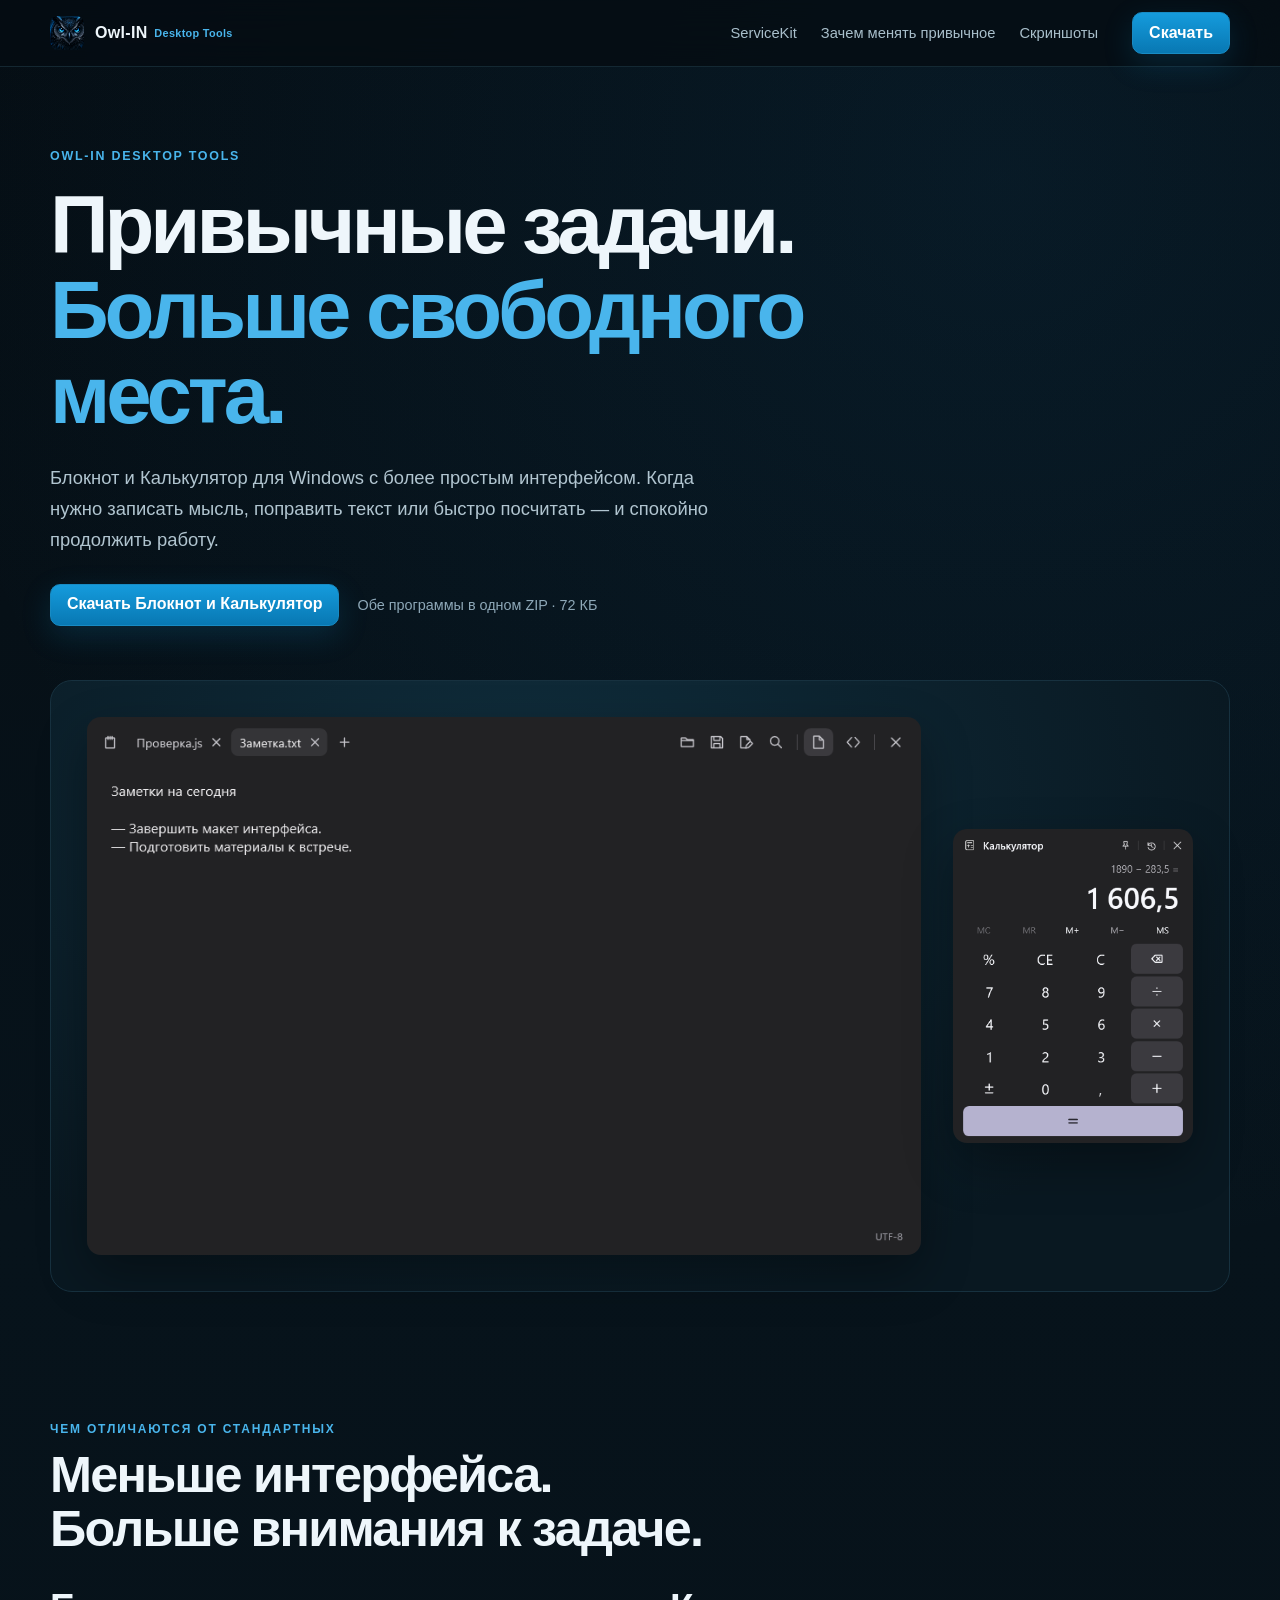
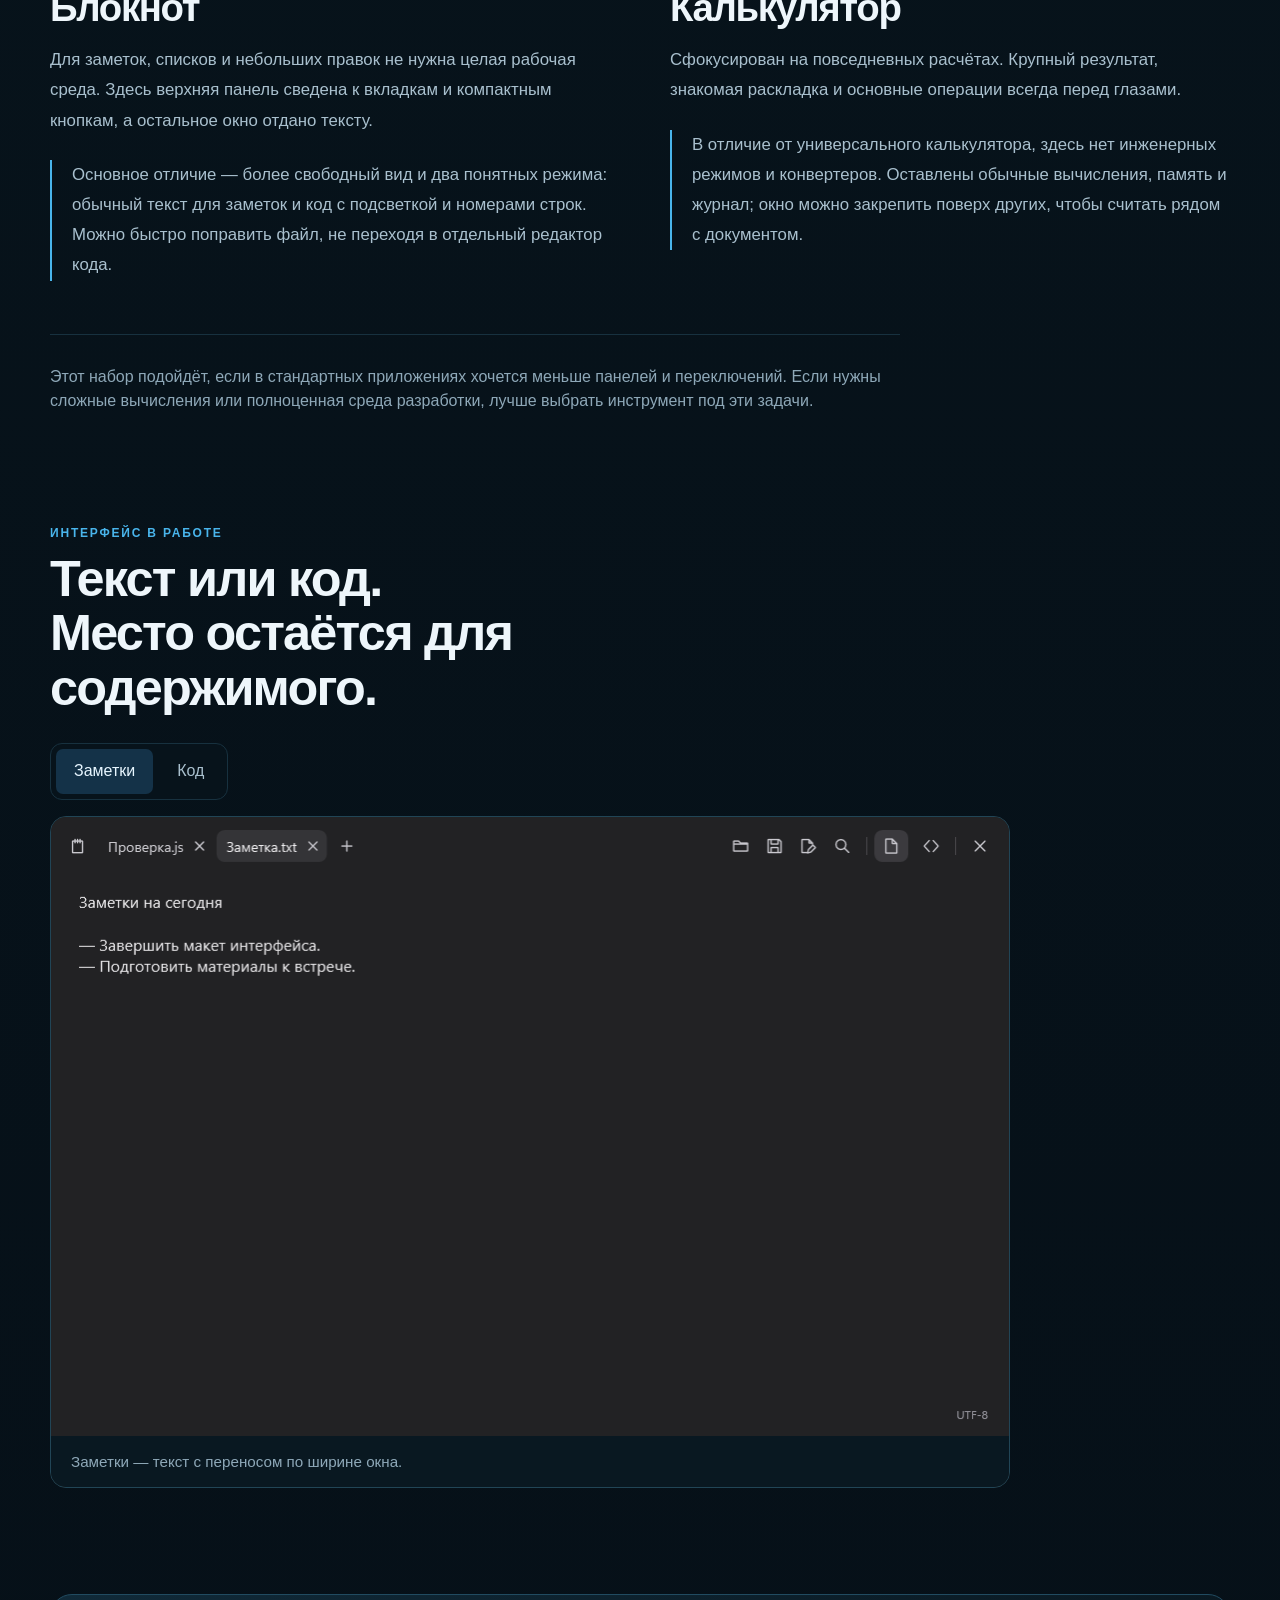
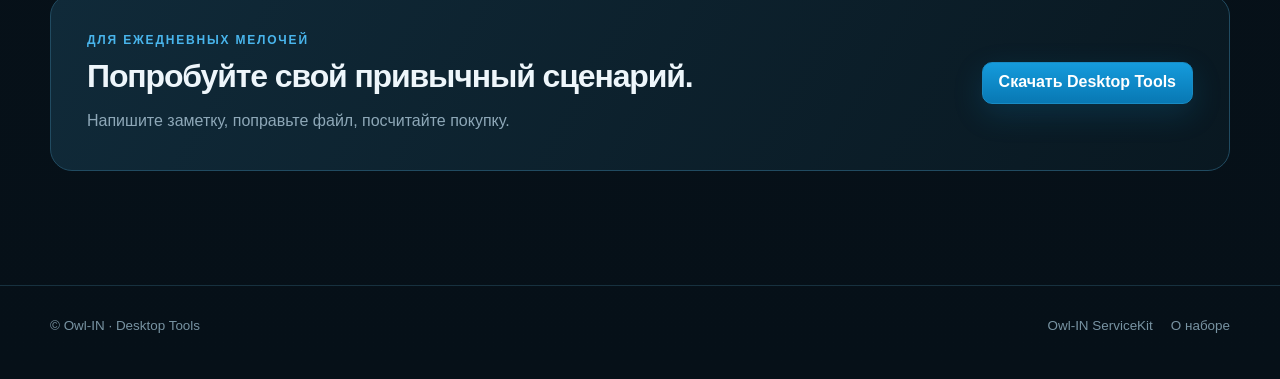
==== commit bcfb9abb: "Refresh Owl-IN Desktop Tools download" ====
--- a/desktop-tools/index.html
+++ b/desktop-tools/index.html
@@ -31,7 +31,7 @@
 <section class="tools-hero"><div class="wrap">
 <div class="tools-intro"><div class="eyebrow">Owl-IN Desktop Tools</div><h1>Привычные задачи.<br><span>Больше свободного места.</span></h1>
 <p class="tools-lead">Блокнот и Калькулятор для Windows с более простым интерфейсом. Когда нужно записать мысль, поправить текст или быстро посчитать — и спокойно продолжить работу.</p>
-<div class="tools-actions"><a class="btn primary" href="../downloads/Owl-IN-Desktop-Tools.zip" download data-tools-download>Скачать Блокнот и Калькулятор</a><small>Обе программы в одном ZIP · 70 КБ</small></div></div>
+<div class="tools-actions"><a class="btn primary" href="../downloads/Owl-IN-Desktop-Tools.zip" download data-tools-download>Скачать Блокнот и Калькулятор</a><small>Обе программы в одном ZIP · 72 КБ</small></div></div>
 <div class="tools-stage" aria-label="Интерфейс Блокнота и Калькулятора"><img src="../assets/desktop-tools/notepad-notes.png" width="960" height="620" alt="Блокнот Owl-IN: вкладки и заметка, свободное пространство для текста"><img class="calculator" src="../assets/desktop-tools/calculator.png" width="352" height="460" alt="Калькулятор Owl-IN: крупный результат, основные операции и компактная верхняя панель"></div>
 </div></section>
 <section id="difference"><div class="wrap"><div class="section-head"><div><div class="kicker">Чем отличаются от стандартных</div><h2>Меньше интерфейса.<br>Больше внимания к задаче.</h2></div></div>
